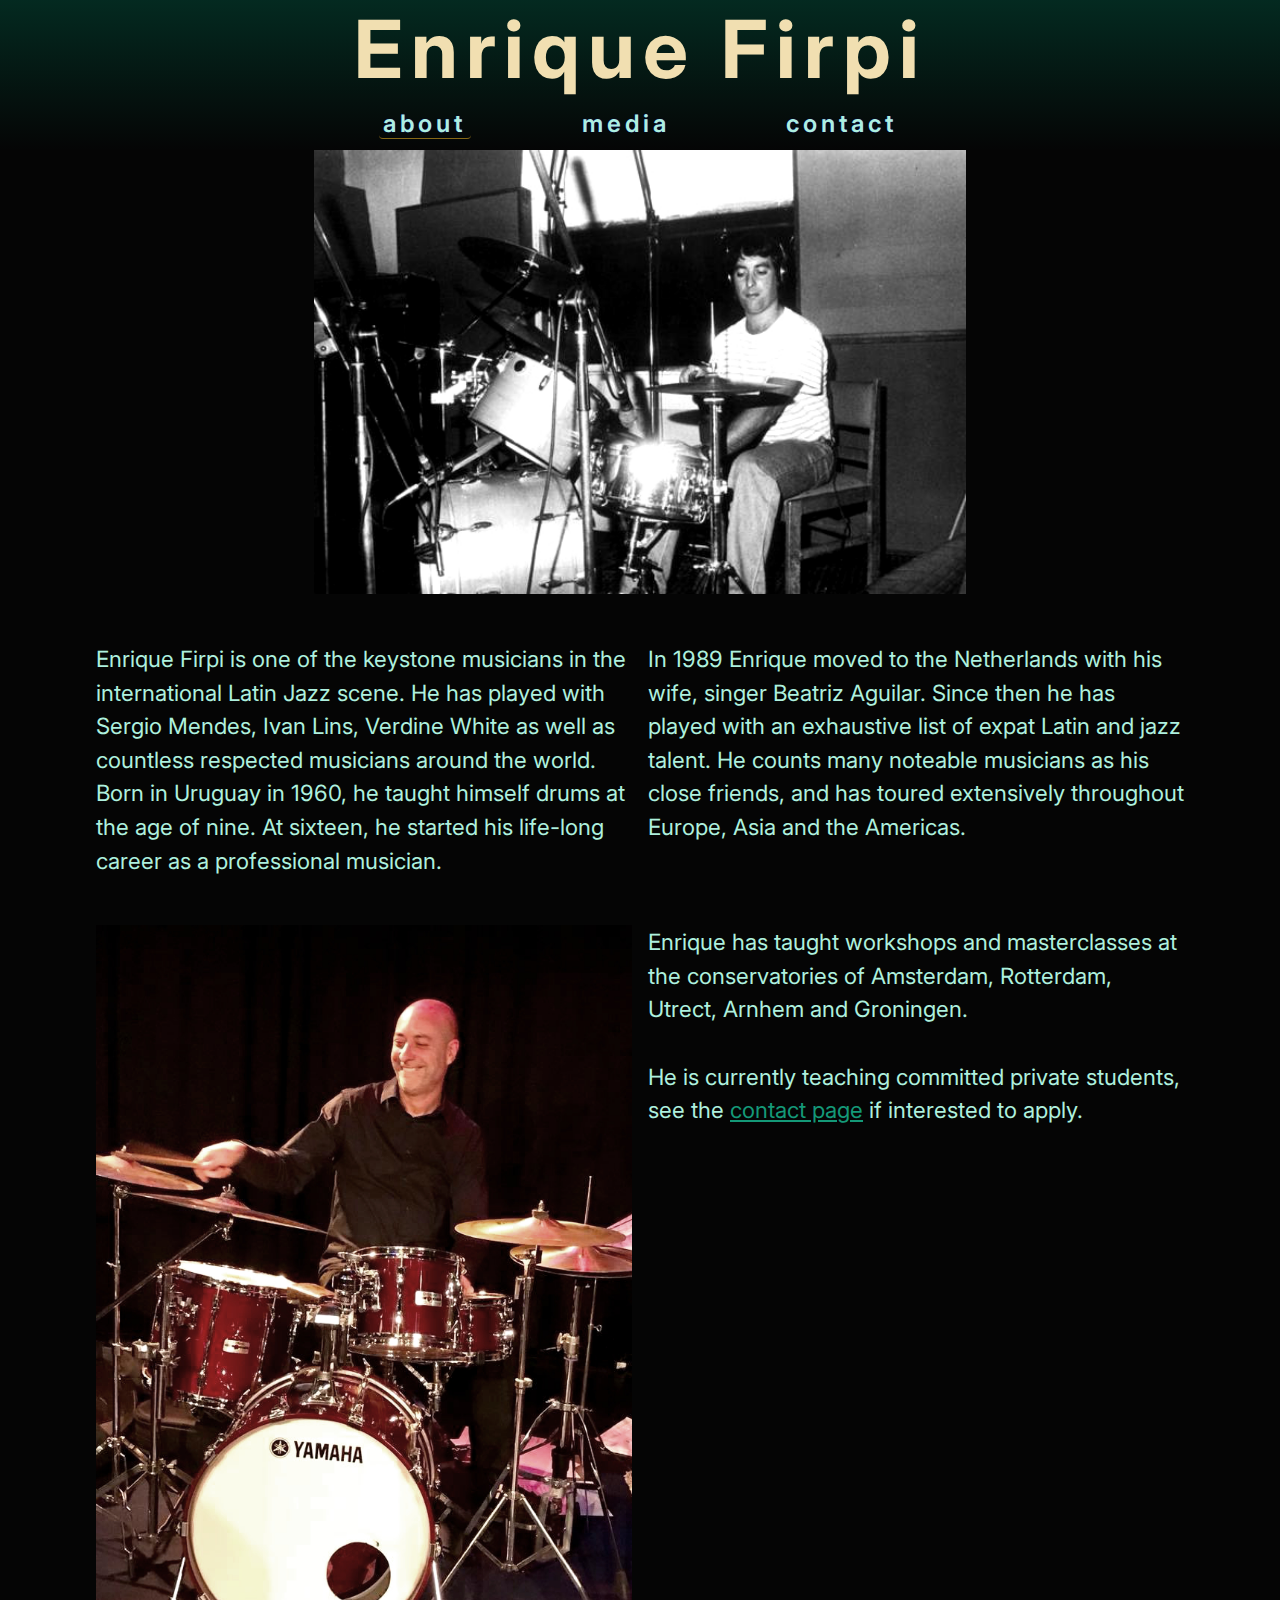
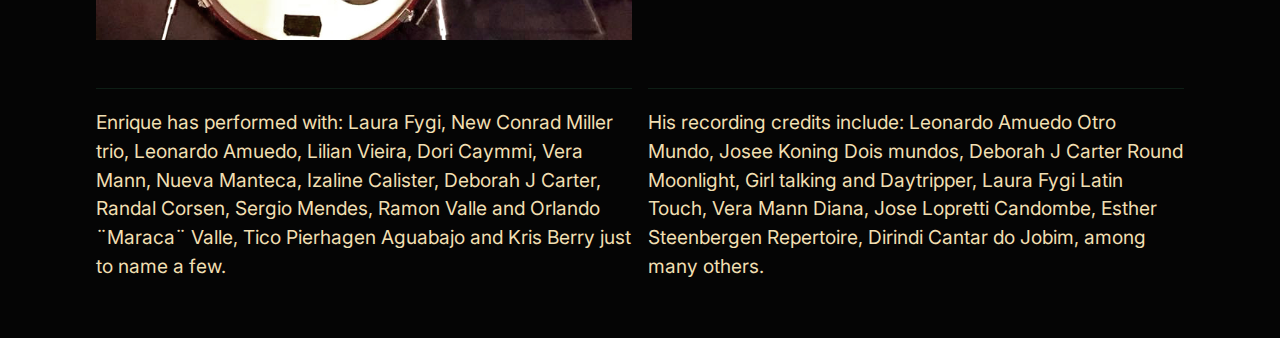
==== about.html @ e588b25e "Added more content, grid and flexes, form and internal links" ====
<!DOCTYPE html>
<html lang="en">
  <head>
    <meta charset="UTF-8" />
    <meta http-equiv="X-UA-Compatible" content="IE=edge" />
    <meta name="viewport" content="width=device-width, initial-scale=1.0" />
    <title>Enrique Firpi || Drummer</title>
    <link rel="stylesheet" href="assets/css/style.css" />
  </head>
  <body>
    <header>
      <div class="container">
        <h1><a href="index.html" class="header-h1">Enrique Firpi</a></h1>
        <nav class="nav">
          <ul class="nav-list">
            <li class="nav-list-item">
              <a href="#" class="nav-link active" id="about">About</a>
            </li>
            <li class="nav-list-item">
              <a href="media.html" class="nav-link" id="media">Media</a>
            </li>
            <li class="nav-list-item">
              <a href="contact.html" class="nav-link" id="contact">Contact</a>
            </li>
          </ul>
        </nav>
      </div>
    </header>
    <div class="container">
      <div class="about-box">
          
          <img
            src="assets/imgs/classic-live.jpg"
            alt="Enrique as a young man, playing drums, black and white."
            class="about-img old-img"
          />
          <p>Enrique Firpi is one of the keystone musicians in the international Latin Jazz scene. He has played with Sergio Mendes, Ivan Lins, Verdine White as well as countless respected musicians around the world. Born in Uruguay in 1960, he taught himself drums at the age of nine. At sixteen, he started his life-long career as a professional musician. </p>
          <p>In 1989 Enrique moved to the Netherlands with his wife, singer Beatriz Aguilar. Since then he has played with an exhaustive list of expat Latin and jazz talent. He counts many noteable musicians as his close friends, and has toured extensively throughout Europe, Asia and the Americas.</p>
          <!-- <p>Enrique is also the author of "Unison Freedom", a book on drum and percussion technique.</p>

          <br> -->
          <img src="assets/imgs/live-2.jpg" alt="Enrique smiling, having played a brilliant drum solo or something." class="about-img2">
          <p>Enrique has taught workshops and masterclasses at the conservatories of Amsterdam, Rotterdam, Utrect, Arnhem and Groningen. <br> <br>He is currently teaching committed private students, see the <span ><a href="contact.html" id="contact-link">contact page</a> </span> if interested to apply.</p>
          <p class="credit-par">Enrique has performed with: Laura Fygi, New Conrad Miller trio, Leonardo Amuedo, Lilian Vieira, Dori Caymmi, Vera Mann, Nueva Manteca, Izaline Calister, Deborah J Carter, Randal Corsen, Sergio Mendes, Ramon Valle and Orlando ¨Maraca¨ Valle, Tico Pierhagen Aguabajo and Kris Berry just to name a few.</p>
          <p class="credit-par">His recording credits include: Leonardo Amuedo Otro Mundo, Josee Koning Dois mundos, Deborah J Carter Round Moonlight, Girl talking and Daytripper, Laura Fygi Latin Touch, Vera Mann Diana, Jose Lopretti Candombe, Esther Steenbergen Repertoire, Dirindi Cantar do Jobim, among many others.</p>
          
              </div>
      </div>
  </body>
</html>
---- assets/css/style.css ----
/* ----------------------
Global styles and type
---------------------- */

@import url('https://fonts.googleapis.com/css2?family=Inter:wght@200;300;400;600&display=swap');

* {
    margin: 0;
    padding: 0;
    box-sizing: border-box;
}

body {
    font-family: 'Inter', sans-serif;
    /* background-color: rgb(0, 183, 255); */
    /* background-image: url(../imgs/patterns/random_grey_variations.png); */
    background-color: rgb(5, 5, 5);
    background-image: url(../imgs/patterns/zwartevilt.png);
    background-blend-mode: darken;

}

.container {
    width: 85%;
    max-width: 1100px;
    margin: 0 auto;
}

img {
    display: block;
    width: 100%;
}

p {
    font-size: 1.4rem;
    line-height: 1.5;
    color: #aef0de;
}

/* ----------------------
Header and Nav
---------------------- */
header {
    background-image: linear-gradient(to top, rgba(135, 207, 235, 0), #008f6b44);
}


h1 {
    font-size: 5rem;
    letter-spacing: 8px;
    text-align: center;
}

.header-h1 {
    /* color: inherit; */
    color: rgb(241, 223, 177);
    text-decoration: none;
    transition: all 200ms ease-in-out;
}

.header-h1:hover,
.header-h1 :focus {
    text-shadow: 0px 0px 3px rgb(44, 178, 255);

}


.nav-list {
    list-style: none;
    font-size: 1.5rem;
    font-weight: 600;
    letter-spacing: 4px;
    text-transform: lowercase;
    text-align: center;

}

.nav-list-item {
    display: inline-block;
    margin-left: 1.5em;
    padding: .5em;
    margin-right: 1.5em;
}

.nav-link {
    text-decoration: none;
    color: #aef0de;
    text-shadow: 0px 0px 1px rgb(18, 0, 184);
    border-radius: 10px;
    padding: .2em;
    transition: all 200ms ease-in-out;
}

.nav-link:hover,
.nav-link:focus {
    text-shadow: 0px 0px 5px rgb(44, 178, 255);

}

.active {
    border-bottom: 1px solid rgba(218, 165, 32, 0.61);
    border-radius: 4px;
    padding-bottom: 0;
}

/* ----------------------
General Layout
---------------------- */

.about-box {
    display: grid;
    grid-template-rows: auto auto auto auto;
    grid-template-columns: 1fr 1fr;
    grid-row-gap: 3em;
    grid-column-gap: 1em;
    grid-template-areas:
        "top-image top-image";

}

.media-box {
    display: grid;
    grid-template-columns: 1fr 1fr 1fr 1fr;
    grid-gap: 1em;
}



/* ----------------------
Body content
---------------------- */

.index-text {
    background: rgb(5, 5, 5);
    color: rgb(240, 251, 255);
    text-align: center;
    margin-top: 1.5em;

}

.index-img {
    margin-top: 3em;
    justify-self: center;
}

.about-img {
    width: 60%;
    grid-area: top-image;
    margin: 0 auto;
}

.about-img2 {
    grid-column: 1/2;
}

.credit-par {
    font-size: 1.2rem;
    color: rgb(241, 223, 177);
    margin-bottom: 3em;
    border-top: 1px solid rgba(47, 136, 86, 0.192);
    padding-top: 1em;

}

#contact-link {
    color: rgb(20, 153, 120);
    transition: all 250ms ease-in-out;
}

#contact-link:hover,
#contact-link:focus {
    color: rgb(2, 56, 40);
}


iframe {
    width: 100%;
}

/* --------------------
Contact Page
--------------------- */
form {
    margin: 2em auto;
    display: flex;
    flex-direction: column;
    max-width: 60%;
    text-align: center;
    font-family: inherit;
    font-weight: 300;
    font-size: 1.1rem;
}

form * {
    margin: .5em;
}


label {
    color: #aef0de;

}

input {
    font-size: 1.1rem;
    max-width: 50%;
    margin: 0 auto;
    background-color: #aef0de;
    padding: .3em;
}

textarea {
    height: 30em;
    resize: none;
    font-size: 1.3rem;
    background-color: #aef0de;

}

.btn-submit {
    font-size: 1.3rem;
    display: flex;
    align-items: center;
    justify-content: center;
    max-width: 40%;
    padding: .6em 2.4em;
    margin: 0 auto;
    background-color: #aef0de;
    font-weight: 600;
    transition: all 300ms ease-in-out;
}

.btn-submit:hover,
.btn-submit:focus {
    background-color: rgba(46, 175, 100, 0.582);
}
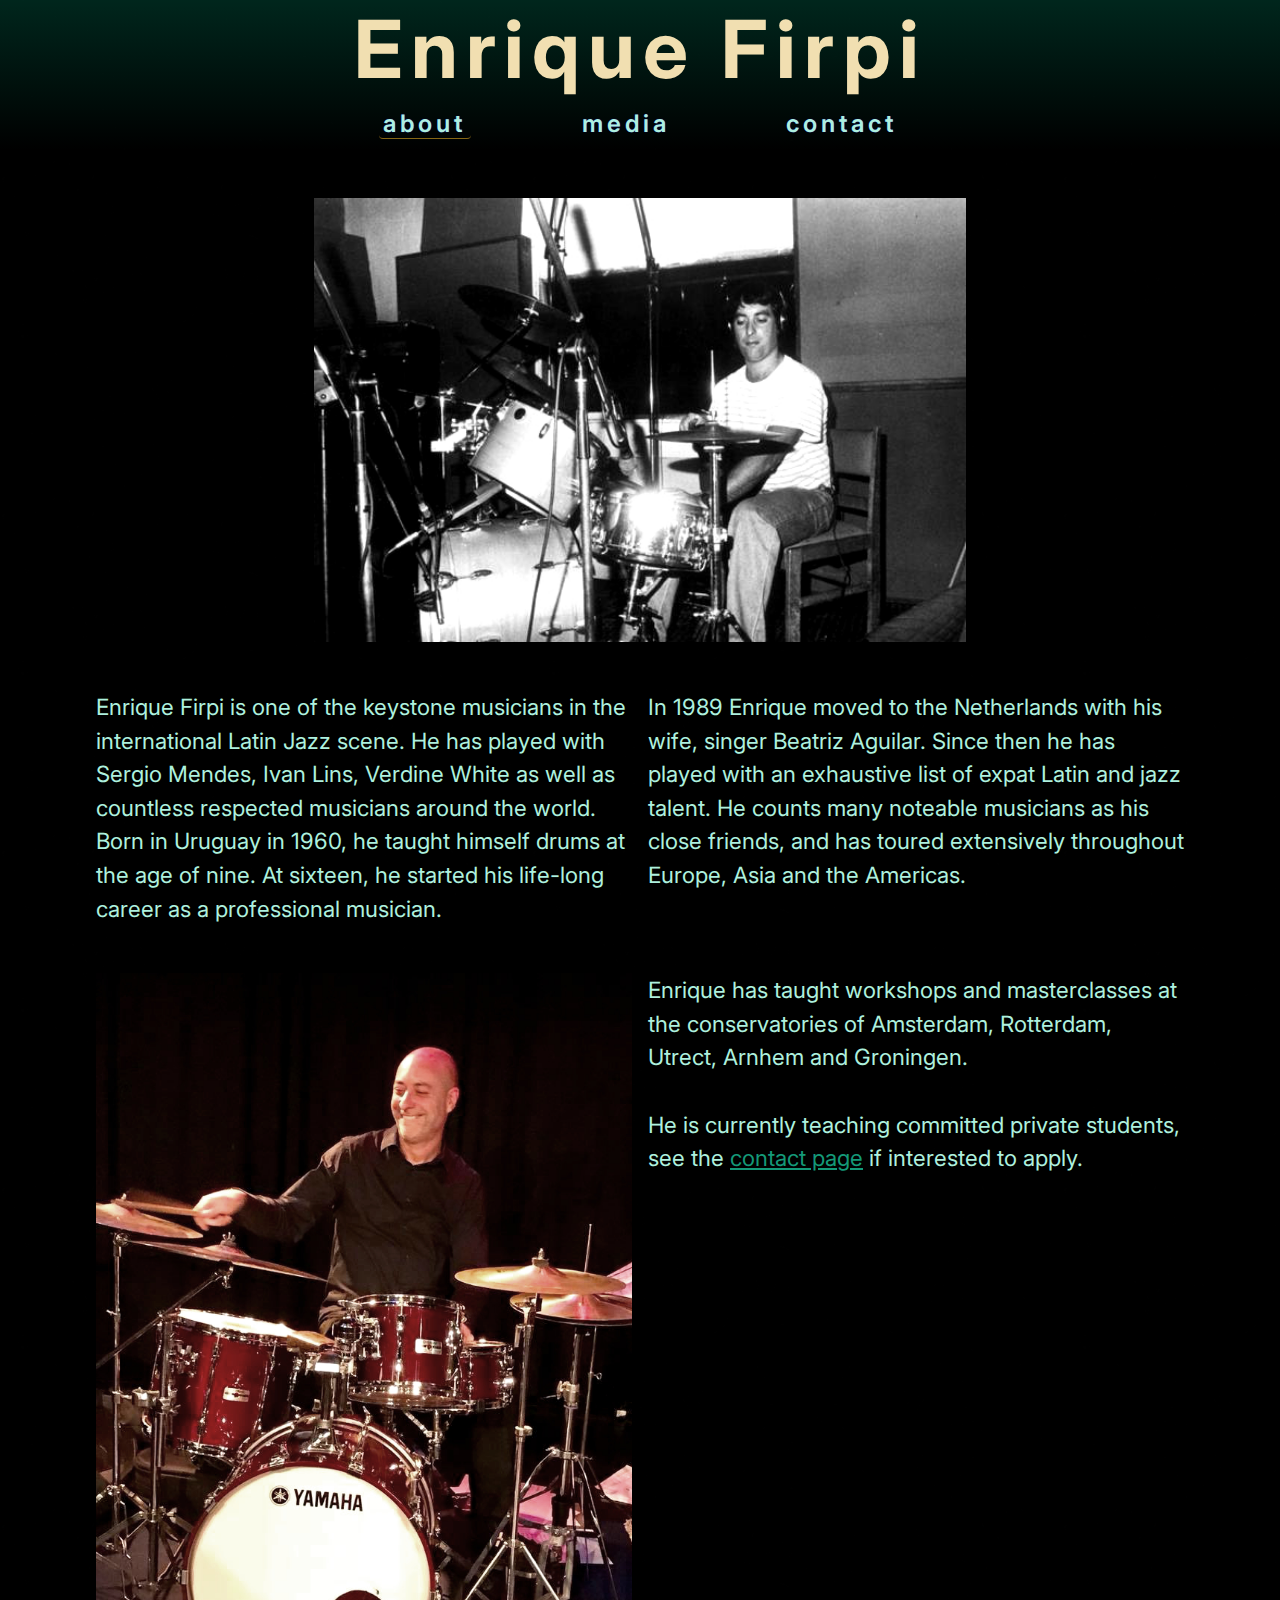
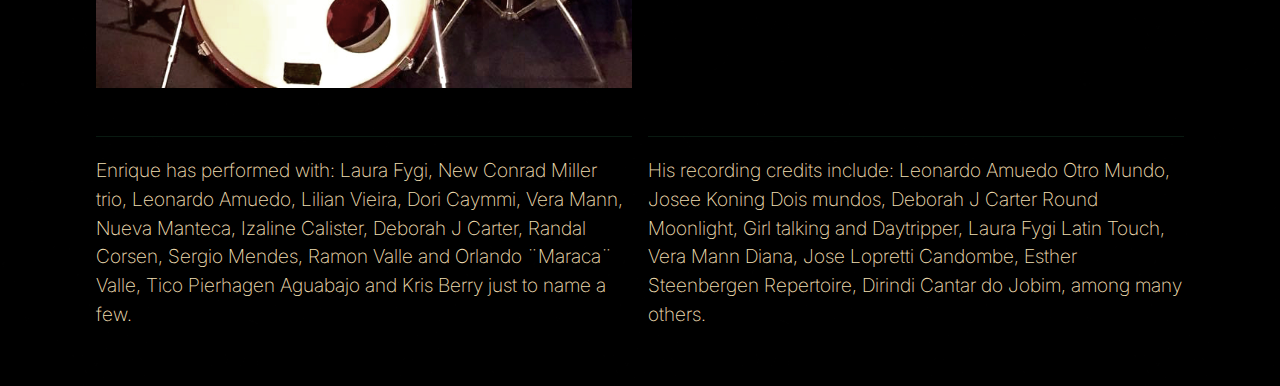
==== commit 41e874c9: "Audio, labels, odd issue." ====
--- a/about.html
+++ b/about.html
@@ -4,7 +4,7 @@
     <meta charset="UTF-8" />
     <meta http-equiv="X-UA-Compatible" content="IE=edge" />
     <meta name="viewport" content="width=device-width, initial-scale=1.0" />
-    <title>Enrique Firpi || Drummer</title>
+    <title>Enrique Firpi | Drummer</title>
     <link rel="stylesheet" href="assets/css/style.css" />
   </head>
   <body>
@@ -28,23 +28,57 @@
     </header>
     <div class="container">
       <div class="about-box">
-          
-          <img
-            src="assets/imgs/classic-live.jpg"
-            alt="Enrique as a young man, playing drums, black and white."
-            class="about-img old-img"
-          />
-          <p>Enrique Firpi is one of the keystone musicians in the international Latin Jazz scene. He has played with Sergio Mendes, Ivan Lins, Verdine White as well as countless respected musicians around the world. Born in Uruguay in 1960, he taught himself drums at the age of nine. At sixteen, he started his life-long career as a professional musician. </p>
-          <p>In 1989 Enrique moved to the Netherlands with his wife, singer Beatriz Aguilar. Since then he has played with an exhaustive list of expat Latin and jazz talent. He counts many noteable musicians as his close friends, and has toured extensively throughout Europe, Asia and the Americas.</p>
-          <!-- <p>Enrique is also the author of "Unison Freedom", a book on drum and percussion technique.</p>
+        <img
+          src="assets/imgs/classic-live.jpg"
+          alt="Enrique as a young man, playing drums, black and white."
+          class="about-img old-img"
+        />
+        <p>
+          Enrique Firpi is one of the keystone musicians in the international
+          Latin Jazz scene. He has played with Sergio Mendes, Ivan Lins, Verdine
+          White as well as countless respected musicians around the world. Born
+          in Uruguay in 1960, he taught himself drums at the age of nine. At
+          sixteen, he started his life-long career as a professional musician.
+        </p>
+        <p>
+          In 1989 Enrique moved to the Netherlands with his wife, singer Beatriz
+          Aguilar. Since then he has played with an exhaustive list of expat
+          Latin and jazz talent. He counts many noteable musicians as his close
+          friends, and has toured extensively throughout Europe, Asia and the
+          Americas.
+        </p>
+        <!-- <p>Enrique is also the author of "Unison Freedom", a book on drum and percussion technique.</p>
 
           <br> -->
-          <img src="assets/imgs/live-2.jpg" alt="Enrique smiling, having played a brilliant drum solo or something." class="about-img2">
-          <p>Enrique has taught workshops and masterclasses at the conservatories of Amsterdam, Rotterdam, Utrect, Arnhem and Groningen. <br> <br>He is currently teaching committed private students, see the <span ><a href="contact.html" id="contact-link">contact page</a> </span> if interested to apply.</p>
-          <p class="credit-par">Enrique has performed with: Laura Fygi, New Conrad Miller trio, Leonardo Amuedo, Lilian Vieira, Dori Caymmi, Vera Mann, Nueva Manteca, Izaline Calister, Deborah J Carter, Randal Corsen, Sergio Mendes, Ramon Valle and Orlando ¨Maraca¨ Valle, Tico Pierhagen Aguabajo and Kris Berry just to name a few.</p>
-          <p class="credit-par">His recording credits include: Leonardo Amuedo Otro Mundo, Josee Koning Dois mundos, Deborah J Carter Round Moonlight, Girl talking and Daytripper, Laura Fygi Latin Touch, Vera Mann Diana, Jose Lopretti Candombe, Esther Steenbergen Repertoire, Dirindi Cantar do Jobim, among many others.</p>
-          
-              </div>
+        <img
+          src="assets/imgs/live-2.jpg"
+          alt="Enrique smiling, having played a brilliant drum solo or something."
+          class="about-img2"
+        />
+        <p>
+          Enrique has taught workshops and masterclasses at the conservatories
+          of Amsterdam, Rotterdam, Utrect, Arnhem and Groningen. <br />
+          <br />He is currently teaching committed private students, see the
+          <span
+            ><a href="contact.html" id="contact-link">contact page</a>
+          </span>
+          if interested to apply.
+        </p>
+        <p class="credit-par">
+          Enrique has performed with: Laura Fygi, New Conrad Miller trio,
+          Leonardo Amuedo, Lilian Vieira, Dori Caymmi, Vera Mann, Nueva Manteca,
+          Izaline Calister, Deborah J Carter, Randal Corsen, Sergio Mendes,
+          Ramon Valle and Orlando ¨Maraca¨ Valle, Tico Pierhagen Aguabajo and
+          Kris Berry just to name a few.
+        </p>
+        <p class="credit-par">
+          His recording credits include: Leonardo Amuedo Otro Mundo, Josee
+          Koning Dois mundos, Deborah J Carter Round Moonlight, Girl talking and
+          Daytripper, Laura Fygi Latin Touch, Vera Mann Diana, Jose Lopretti
+          Candombe, Esther Steenbergen Repertoire, Dirindi Cantar do Jobim,
+          among many others.
+        </p>
       </div>
+    </div>
   </body>
 </html>
--- a/assets/css/style.css
+++ b/assets/css/style.css
@@ -16,7 +16,7 @@
     /* background-image: url(../imgs/patterns/random_grey_variations.png); */
     background-color: rgb(5, 5, 5);
     background-image: url(../imgs/patterns/zwartevilt.png);
-    background-blend-mode: darken;
+    background-blend-mode: multiply;
 
 }
 
@@ -108,6 +108,7 @@
 ---------------------- */
 
 .about-box {
+    margin-top: 3em;
     display: grid;
     grid-template-rows: auto auto auto auto;
     grid-template-columns: 1fr 1fr;
@@ -119,8 +120,9 @@
 }
 
 .media-box {
+    margin-top: 3em;
     display: grid;
-    grid-template-columns: 1fr 1fr 1fr 1fr;
+    grid-template-columns: 1fr 1fr;
     grid-gap: 1em;
 }
 
@@ -154,6 +156,7 @@
 }
 
 .credit-par {
+    font-weight: 200;
     font-size: 1.2rem;
     color: rgb(241, 223, 177);
     margin-bottom: 3em;
@@ -174,8 +177,37 @@
 
 
 iframe {
+   
     width: 100%;
-}
+    grid-column: 1/2;
+}
+
+label {
+   
+}
+
+audio {
+    width: 100%;
+    border-radius: 5px;
+    
+   
+}
+.audio-section {
+  
+    grid-row: 1/4;
+    grid-column: 2/3;
+    
+}
+
+.audio-section * {
+    margin-bottom: 6em; 
+}
+
+#wtf {
+    display: block;
+    margin: 0;
+}
+
 
 /* --------------------
 Contact Page
@@ -213,6 +245,7 @@
     height: 30em;
     resize: none;
     font-size: 1.3rem;
+    font-weight: 400;
     background-color: #aef0de;
 
 }
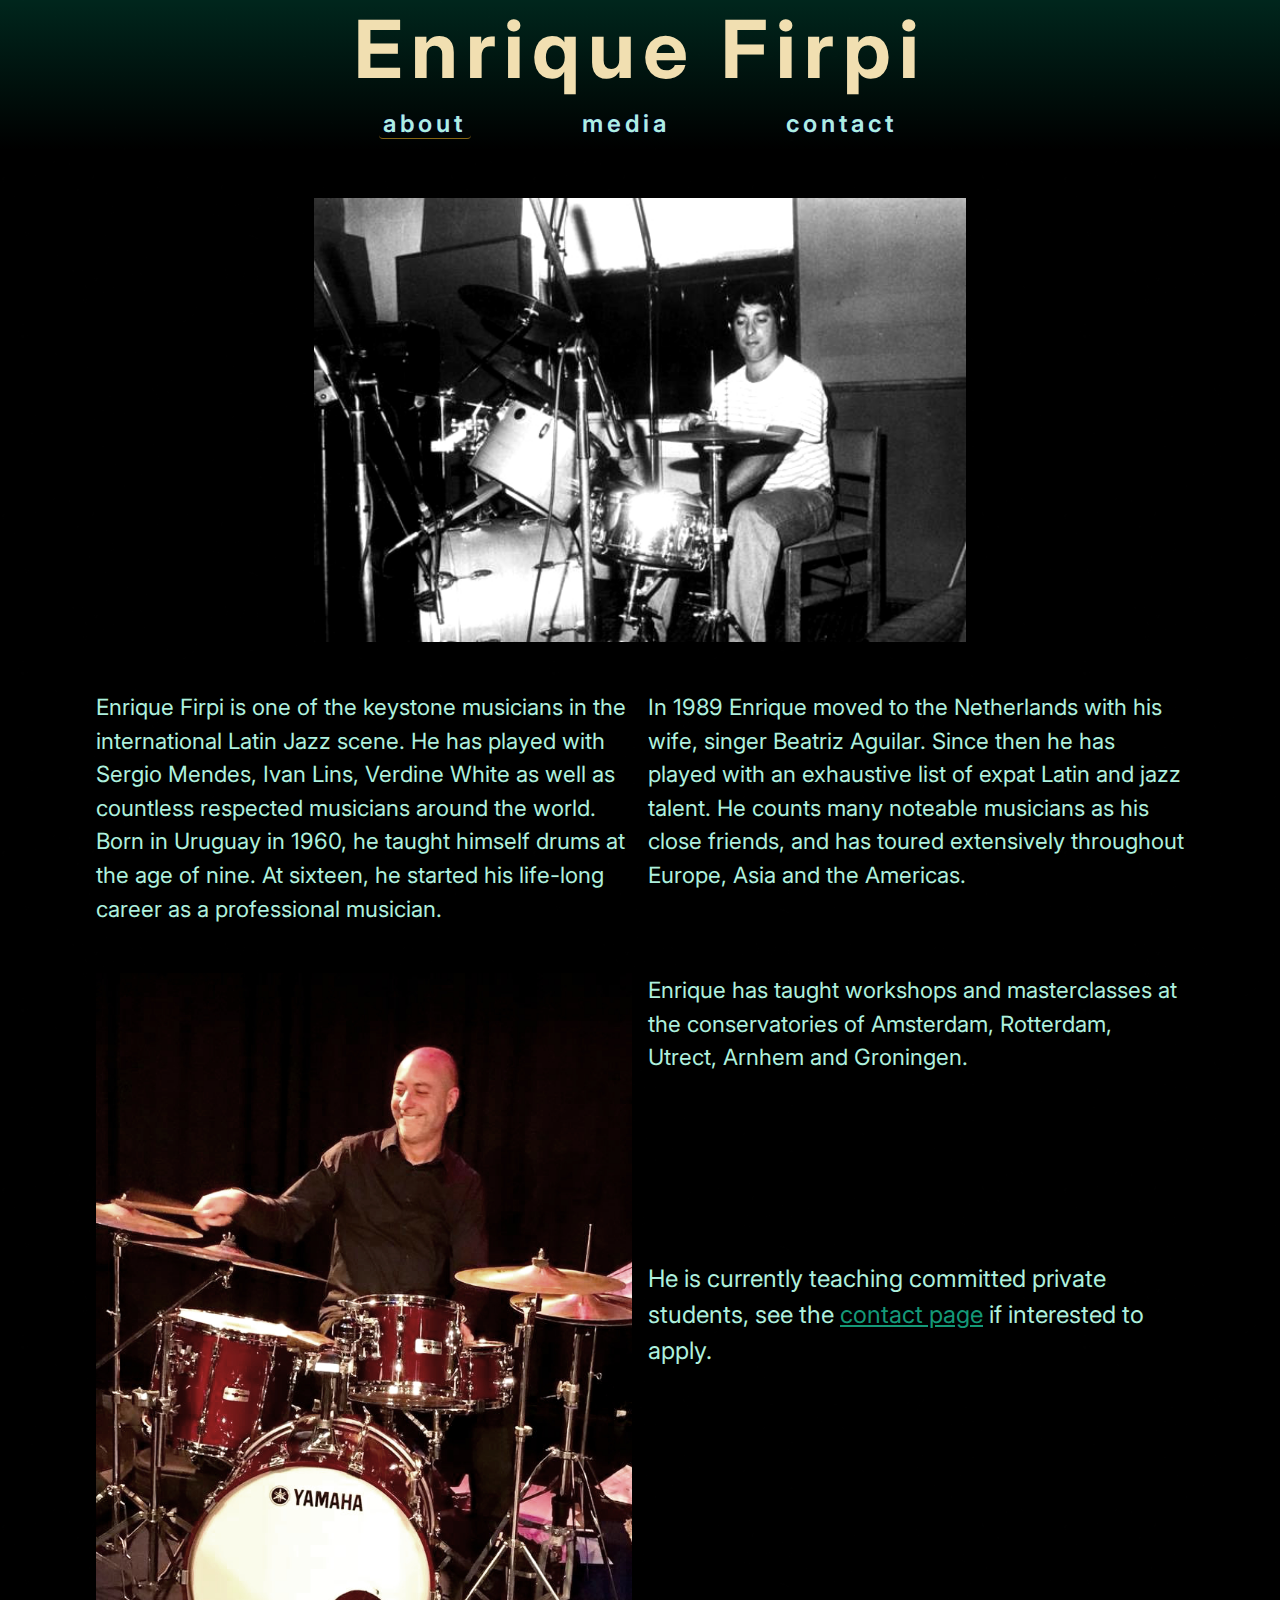
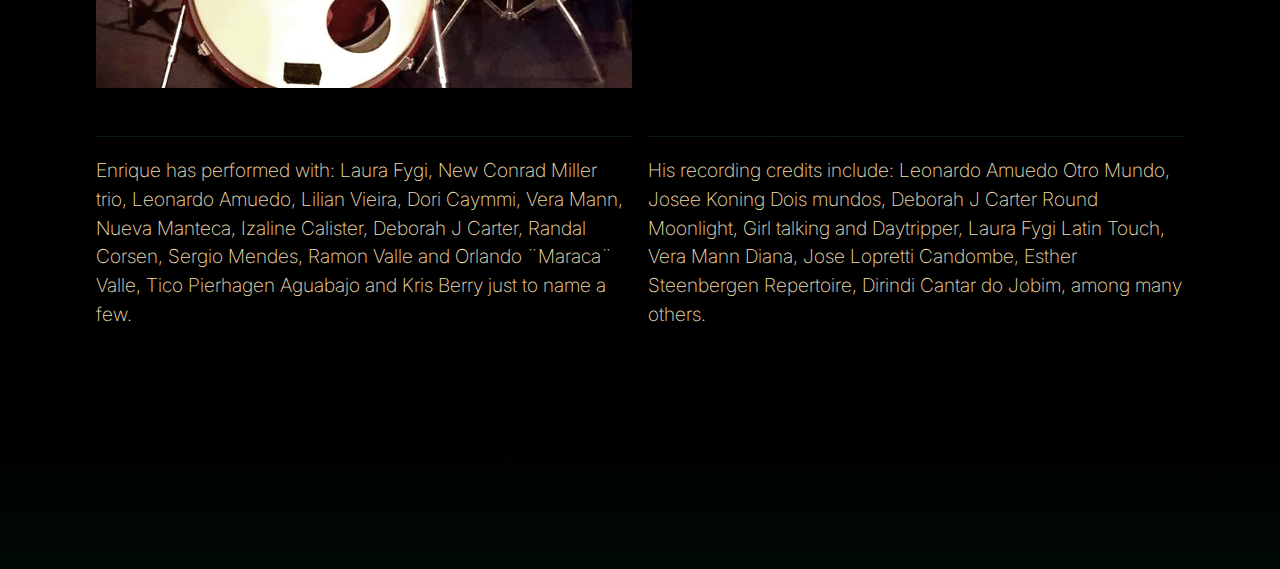
==== commit 2c54fb1f: "Footer, responsive, ready to show to Enrique" ====
--- a/about.html
+++ b/about.html
@@ -33,7 +33,7 @@
           alt="Enrique as a young man, playing drums, black and white."
           class="about-img old-img"
         />
-        <p>
+        <p class="about-text">
           Enrique Firpi is one of the keystone musicians in the international
           Latin Jazz scene. He has played with Sergio Mendes, Ivan Lins, Verdine
           White as well as countless respected musicians around the world. Born
@@ -58,11 +58,12 @@
         <p>
           Enrique has taught workshops and masterclasses at the conservatories
           of Amsterdam, Rotterdam, Utrect, Arnhem and Groningen. <br />
-          <br />He is currently teaching committed private students, see the
-          <span
-            ><a href="contact.html" id="contact-link">contact page</a>
-          </span>
-          if interested to apply.
+          <br />
+          <br>
+          <span id="teach">He is currently teaching committed private students, see the
+          <a href="contact.html" id="contact-link">contact page</a>
+          
+          if interested to apply.</span>
         </p>
         <p class="credit-par">
           Enrique has performed with: Laura Fygi, New Conrad Miller trio,
@@ -80,5 +81,10 @@
         </p>
       </div>
     </div>
+    <footer>
+        <div class="container">
+            <p class="footer-text"></p>
+        </div>
+    </footer>
   </body>
 </html>
--- a/assets/css/style.css
+++ b/assets/css/style.css
@@ -133,7 +133,7 @@
 ---------------------- */
 
 .index-text {
-    background: rgb(5, 5, 5);
+   
     color: rgb(240, 251, 255);
     text-align: center;
     margin-top: 1.5em;
@@ -165,6 +165,12 @@
 
 }
 
+#teach {
+    display: inline-block;
+    margin-top: 5em;
+    font-size: 1.5rem;
+}
+
 #contact-link {
     color: rgb(20, 153, 120);
     transition: all 250ms ease-in-out;
@@ -177,35 +183,40 @@
 
 
 iframe {
+    
+    width: 100%;
+    grid-column: 1/2;
+}
+
+
+audio {
+    width: 100%;
+    border: 0;
+    opacity: .6;
+    height: 2em;
+    
    
-    width: 100%;
-    grid-column: 1/2;
-}
-
-label {
+    
    
 }
-
-audio {
-    width: 100%;
-    border-radius: 5px;
-    
-   
-}
 .audio-section {
-  
+
     grid-row: 1/4;
     grid-column: 2/3;
     
 }
 
 .audio-section * {
-    margin-bottom: 6em; 
-}
-
-#wtf {
     display: block;
-    margin: 0;
+    /* margin: 0; */
+
+    margin-bottom: 3em; 
+    text-align: center;
+}
+
+
+label {
+    font-size: .8rem;
 }
 
 
@@ -220,7 +231,7 @@
     text-align: center;
     font-family: inherit;
     font-weight: 300;
-    font-size: 1.1rem;
+    font-size: 1.rem;
 }
 
 form * {
@@ -230,6 +241,7 @@
 
 label {
     color: #aef0de;
+    font-size: 1.3rem;
 
 }
 
@@ -266,4 +278,101 @@
 .btn-submit:hover,
 .btn-submit:focus {
     background-color: rgba(46, 175, 100, 0.582);
+}
+
+/* -----------------------------------------
+Footer
+----------------------------------------- */
+
+footer {
+     background-image: linear-gradient(to bottom, rgba(135, 207, 235, 0), #008f6b10);
+     min-height: 9em;
+}
+
+.footer-text {
+    margin-top: 3em;
+    text-align: center;
+    font-size: .8rem;
+    text-transform: capitalize;
+    opacity: .4;
+}
+
+/* --------------------------------------
+Media queries
+------------------------------------- */
+
+@media (max-width: 600px) {
+
+  
+    header h1 {
+        font-size: 3rem;
+    }
+
+    .nav-list-item  {
+        font-size: 1rem;
+        padding: 0 2em;
+    }
+
+    .index-text {
+        display: none;
+    }
+
+    .about-box {
+    margin-top: 3em;
+    display: flex;
+    flex-direction: column;
+    text-align: center;
+
+}
+
+    .about-text {
+        margin-top: 0;
+    }
+
+
+.about-img {
+    width: 100%;
+    display: block;
+}
+
+#teach {
+    display: block;
+    margin-top: 0;
+    font-size: 1.5rem;
+}
+
+.media-box {
+    margin-top: 3em;
+    display: flex;
+    flex-direction: column;
+   
+}
+
+
+
+form * {
+  
+    margin: .5em auto;
+}
+
+input { max-width: 75%;
+}
+
+label {
+    font-size: 1rem;
+}
+textarea {
+    height: 50vh;
+    width: 100%;
+    resize: none;
+    font-size: 1.3rem;
+    font-weight: 400;
+    background-color: #aef0de;
+    
+
+}
+
+.btn-submit {
+    font-size: 1rem;}
+
 }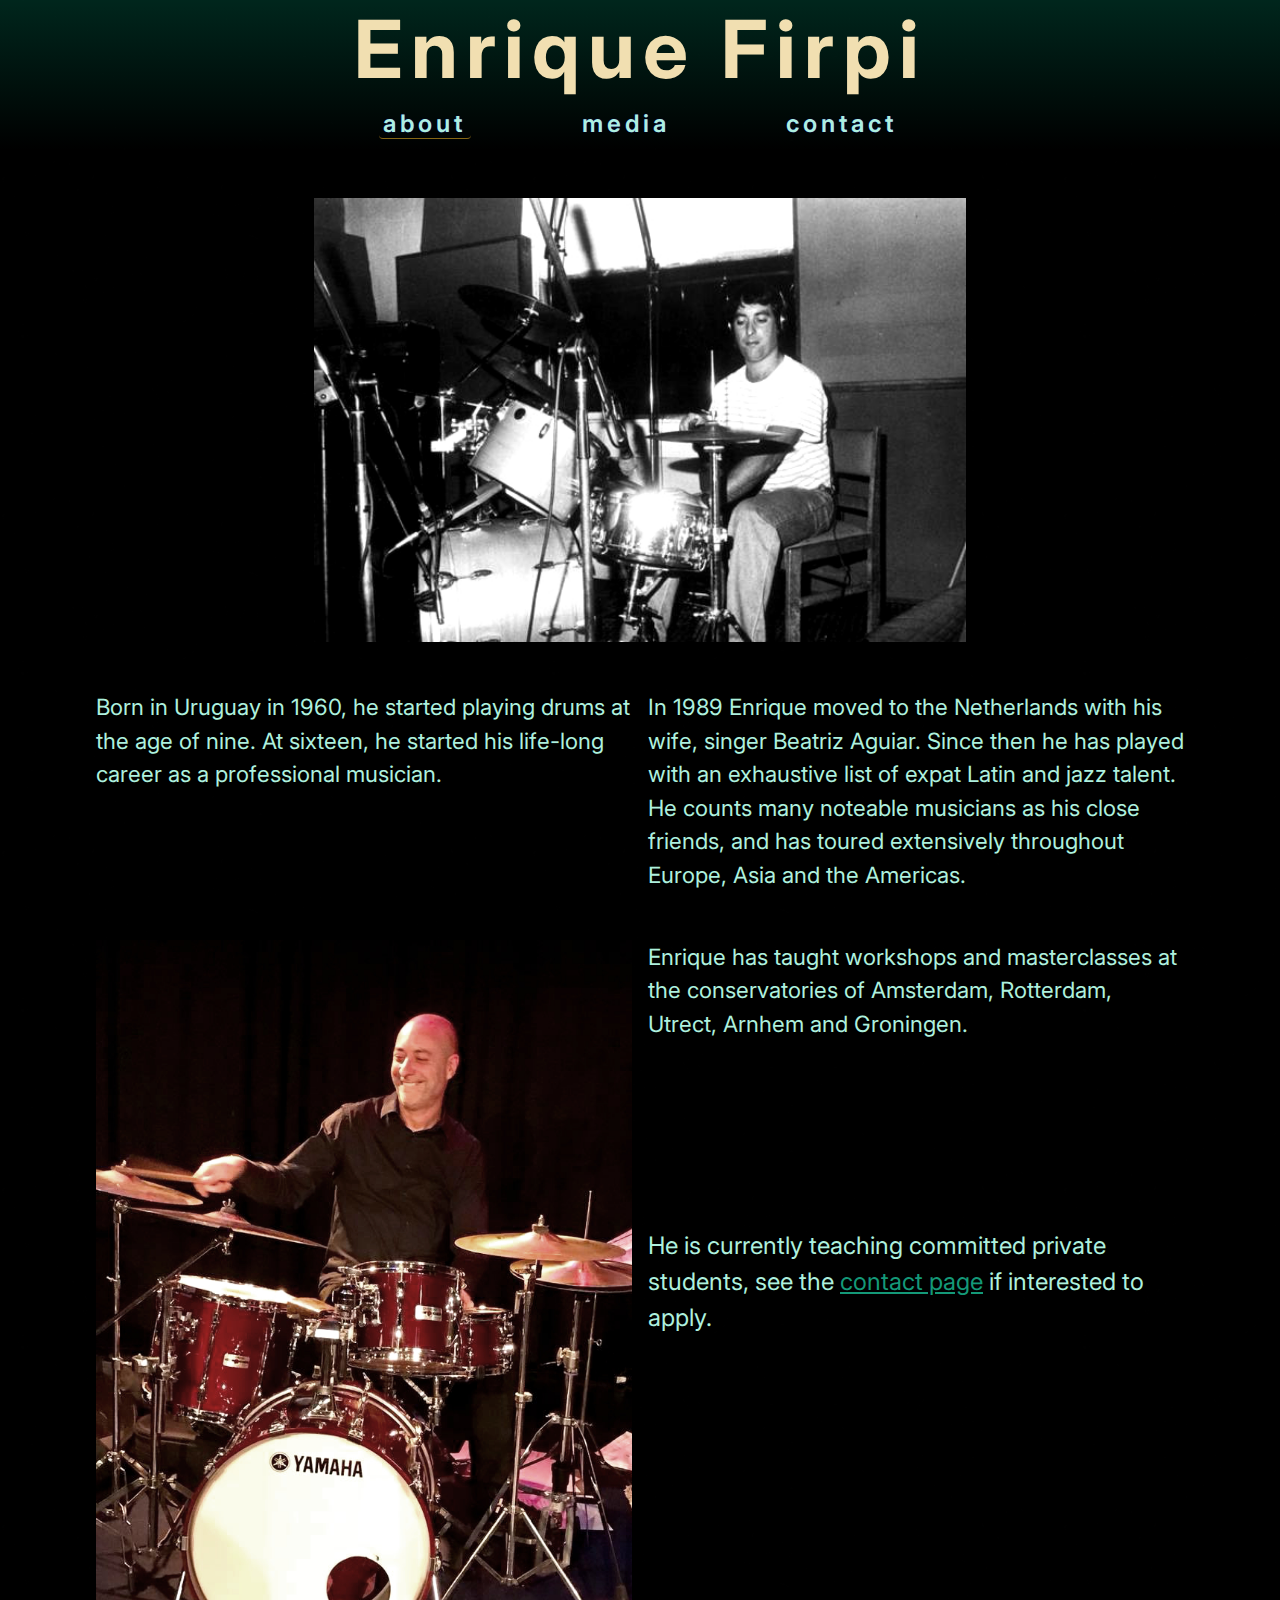
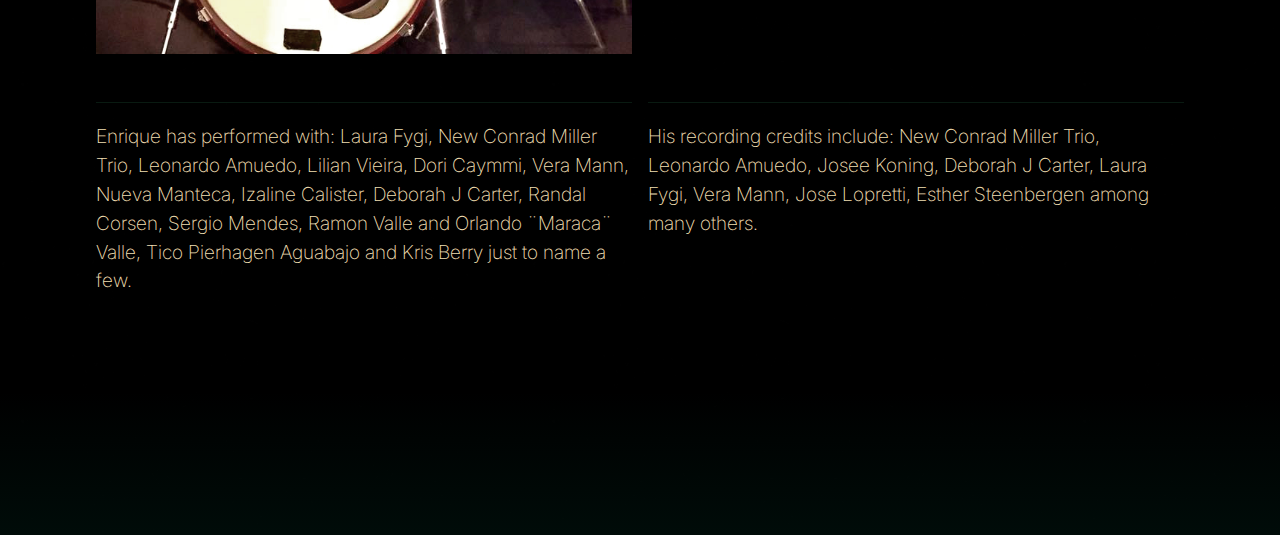
==== commit f374ee73: "Enriques self-deprecating feedback. Fontsize for mobile, smaller. Better." ====
--- a/about.html
+++ b/about.html
@@ -34,15 +34,15 @@
           class="about-img old-img"
         />
         <p class="about-text">
-          Enrique Firpi is one of the keystone musicians in the international
+          <!-- Enrique Firpi is one of the keystone musicians in the international
           Latin Jazz scene. He has played with Sergio Mendes, Ivan Lins, Verdine
-          White as well as countless respected musicians around the world. Born
-          in Uruguay in 1960, he taught himself drums at the age of nine. At
+          White as well as countless respected musicians around the world. Born -->
+          Born in Uruguay in 1960, he started playing drums at the age of nine. At
           sixteen, he started his life-long career as a professional musician.
         </p>
         <p>
           In 1989 Enrique moved to the Netherlands with his wife, singer Beatriz
-          Aguilar. Since then he has played with an exhaustive list of expat
+          Aguiar. Since then he has played with an exhaustive list of expat
           Latin and jazz talent. He counts many noteable musicians as his close
           friends, and has toured extensively throughout Europe, Asia and the
           Americas.
@@ -66,18 +66,15 @@
           if interested to apply.</span>
         </p>
         <p class="credit-par">
-          Enrique has performed with: Laura Fygi, New Conrad Miller trio,
+          Enrique has performed with: Laura Fygi, New Conrad Miller Trio,
           Leonardo Amuedo, Lilian Vieira, Dori Caymmi, Vera Mann, Nueva Manteca,
           Izaline Calister, Deborah J Carter, Randal Corsen, Sergio Mendes,
           Ramon Valle and Orlando ¨Maraca¨ Valle, Tico Pierhagen Aguabajo and
           Kris Berry just to name a few.
         </p>
         <p class="credit-par">
-          His recording credits include: Leonardo Amuedo Otro Mundo, Josee
-          Koning Dois mundos, Deborah J Carter Round Moonlight, Girl talking and
-          Daytripper, Laura Fygi Latin Touch, Vera Mann Diana, Jose Lopretti
-          Candombe, Esther Steenbergen Repertoire, Dirindi Cantar do Jobim,
-          among many others.
+          His recording credits include: New Conrad Miller Trio, Leonardo Amuedo, Josee
+          Koning, Deborah J Carter, Laura Fygi, Vera Mann, Jose Lopretti, Esther Steenbergen among many others.
         </p>
       </div>
     </div>
--- a/assets/css/style.css
+++ b/assets/css/style.css
@@ -285,7 +285,7 @@
 ----------------------------------------- */
 
 footer {
-     background-image: linear-gradient(to bottom, rgba(135, 207, 235, 0), #008f6b10);
+     background-image: linear-gradient(to bottom, rgba(135, 207, 235, 0), #008f6b15);
      min-height: 9em;
 }
 
@@ -304,6 +304,10 @@
 @media (max-width: 600px) {
 
   
+    p {
+    font-size: 1.1rem;
+    }
+
     header h1 {
         font-size: 3rem;
     }
@@ -313,9 +317,9 @@
         padding: 0 2em;
     }
 
-    .index-text {
+    /* .index-text {
         display: none;
-    }
+    } */
 
     .about-box {
     margin-top: 3em;
@@ -324,10 +328,6 @@
     text-align: center;
 
 }
-
-    .about-text {
-        margin-top: 0;
-    }
 
 
 .about-img {
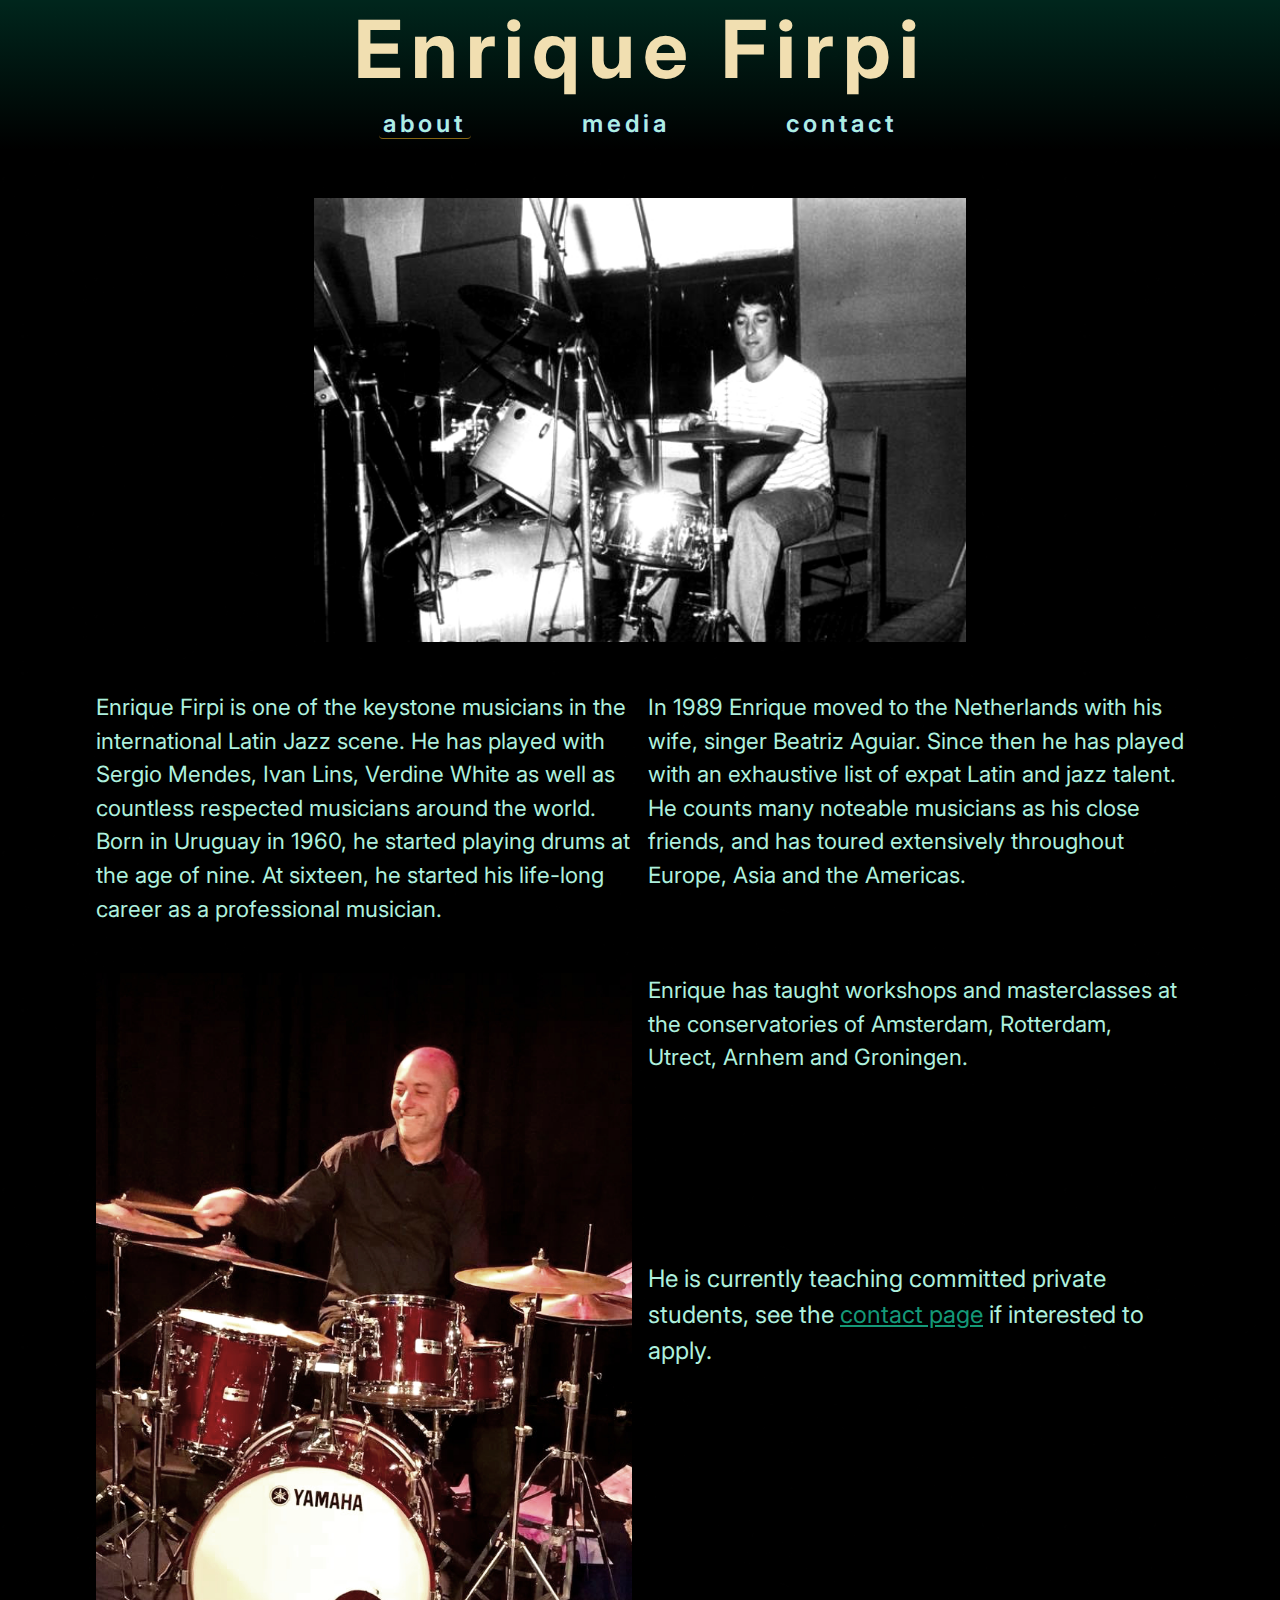
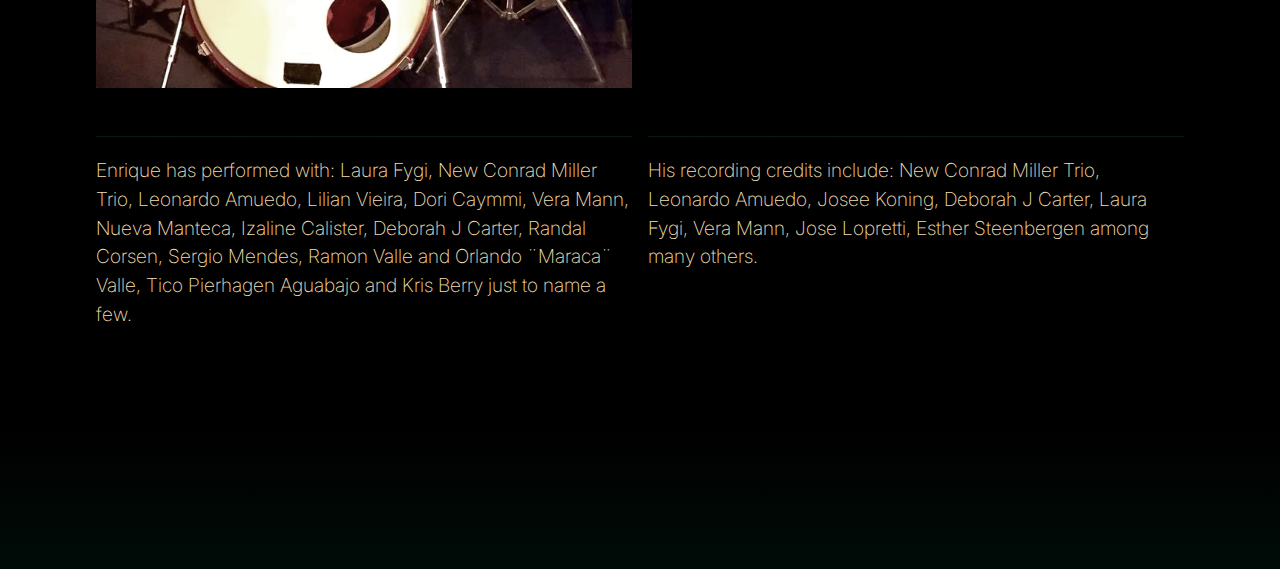
==== commit d000d942: "Ignoring the hate." ====
--- a/about.html
+++ b/about.html
@@ -34,10 +34,10 @@
           class="about-img old-img"
         />
         <p class="about-text">
-          <!-- Enrique Firpi is one of the keystone musicians in the international
+          Enrique Firpi is one of the keystone musicians in the international
           Latin Jazz scene. He has played with Sergio Mendes, Ivan Lins, Verdine
-          White as well as countless respected musicians around the world. Born -->
-          Born in Uruguay in 1960, he started playing drums at the age of nine. At
+          White as well as countless respected musicians around the world. Born
+          in Uruguay in 1960, he started playing drums at the age of nine. At
           sixteen, he started his life-long career as a professional musician.
         </p>
         <p>
@@ -59,11 +59,13 @@
           Enrique has taught workshops and masterclasses at the conservatories
           of Amsterdam, Rotterdam, Utrect, Arnhem and Groningen. <br />
           <br />
-          <br>
-          <span id="teach">He is currently teaching committed private students, see the
-          <a href="contact.html" id="contact-link">contact page</a>
-          
-          if interested to apply.</span>
+          <br />
+          <span id="teach"
+            >He is currently teaching committed private students, see the
+            <a href="contact.html" id="contact-link">contact page</a>
+
+            if interested to apply.</span
+          >
         </p>
         <p class="credit-par">
           Enrique has performed with: Laura Fygi, New Conrad Miller Trio,
@@ -73,15 +75,16 @@
           Kris Berry just to name a few.
         </p>
         <p class="credit-par">
-          His recording credits include: New Conrad Miller Trio, Leonardo Amuedo, Josee
-          Koning, Deborah J Carter, Laura Fygi, Vera Mann, Jose Lopretti, Esther Steenbergen among many others.
+          His recording credits include: New Conrad Miller Trio, Leonardo
+          Amuedo, Josee Koning, Deborah J Carter, Laura Fygi, Vera Mann, Jose
+          Lopretti, Esther Steenbergen among many others.
         </p>
       </div>
     </div>
     <footer>
-        <div class="container">
-            <p class="footer-text"></p>
-        </div>
+      <div class="container">
+        <p class="footer-text"></p>
+      </div>
     </footer>
   </body>
 </html>
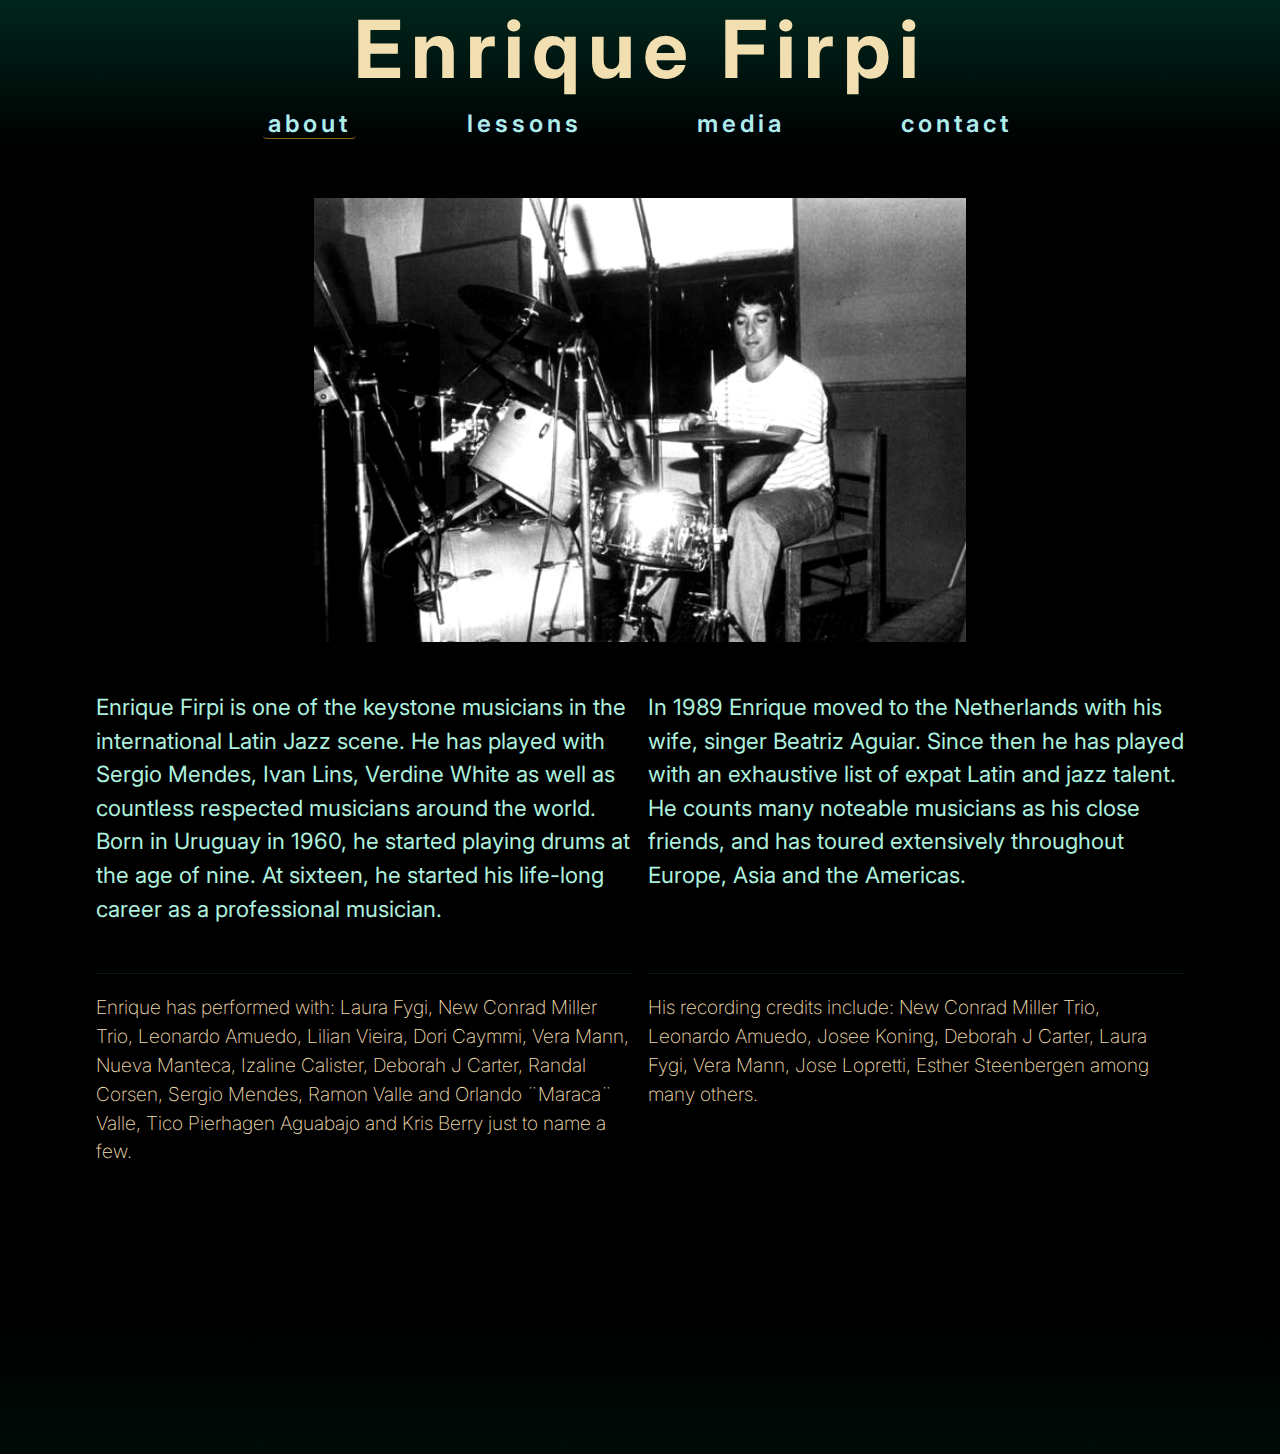
==== commit 604ecc4e: "Add Lesson page, layout. Phone#." ====
--- a/about.html
+++ b/about.html
@@ -15,6 +15,9 @@
           <ul class="nav-list">
             <li class="nav-list-item">
               <a href="#" class="nav-link active" id="about">About</a>
+            </li>
+            <li class="nav-list-item">
+              <a href="lessons.html" class="nav-link" id="media">Lessons</a>
             </li>
             <li class="nav-list-item">
               <a href="media.html" class="nav-link" id="media">Media</a>
@@ -50,12 +53,12 @@
         <!-- <p>Enrique is also the author of "Unison Freedom", a book on drum and percussion technique.</p>
 
           <br> -->
-        <img
+        <!-- <img
           src="assets/imgs/live-2.jpg"
           alt="Enrique smiling, having played a brilliant drum solo or something."
           class="about-img2"
-        />
-        <p>
+        /> -->
+        <!-- <p>
           Enrique has taught workshops and masterclasses at the conservatories
           of Amsterdam, Rotterdam, Utrect, Arnhem and Groningen. <br />
           <br />
@@ -66,7 +69,7 @@
 
             if interested to apply.</span
           >
-        </p>
+        </p> -->
         <p class="credit-par">
           Enrique has performed with: Laura Fygi, New Conrad Miller Trio,
           Leonardo Amuedo, Lilian Vieira, Dori Caymmi, Vera Mann, Nueva Manteca,
--- a/assets/css/style.css
+++ b/assets/css/style.css
@@ -2,105 +2,99 @@
 Global styles and type
 ---------------------- */
 
-@import url('https://fonts.googleapis.com/css2?family=Inter:wght@200;300;400;600&display=swap');
+@import url("https://fonts.googleapis.com/css2?family=Inter:wght@200;300;400;600&display=swap");
 
 * {
-    margin: 0;
-    padding: 0;
-    box-sizing: border-box;
+  margin: 0;
+  padding: 0;
+  box-sizing: border-box;
 }
 
 body {
-    font-family: 'Inter', sans-serif;
-    /* background-color: rgb(0, 183, 255); */
-    /* background-image: url(../imgs/patterns/random_grey_variations.png); */
-    background-color: rgb(5, 5, 5);
-    background-image: url(../imgs/patterns/zwartevilt.png);
-    background-blend-mode: multiply;
-
+  font-family: "Inter", sans-serif;
+  /* background-color: rgb(0, 183, 255); */
+  /* background-image: url(../imgs/patterns/random_grey_variations.png); */
+  background-color: rgb(5, 5, 5);
+  background-image: url(../imgs/patterns/zwartevilt.png);
+  background-blend-mode: multiply;
 }
 
 .container {
-    width: 85%;
-    max-width: 1100px;
-    margin: 0 auto;
+  width: 85%;
+  max-width: 1100px;
+  margin: 0 auto;
 }
 
 img {
-    display: block;
-    width: 100%;
+  display: block;
+  width: 100%;
 }
 
 p {
-    font-size: 1.4rem;
-    line-height: 1.5;
-    color: #aef0de;
+  font-size: 1.4rem;
+  line-height: 1.5;
+  color: #aef0de;
 }
 
 /* ----------------------
 Header and Nav
 ---------------------- */
 header {
-    background-image: linear-gradient(to top, rgba(135, 207, 235, 0), #008f6b44);
-}
-
+  background-image: linear-gradient(to top, rgba(135, 207, 235, 0), #008f6b44);
+}
 
 h1 {
-    font-size: 5rem;
-    letter-spacing: 8px;
-    text-align: center;
+  font-size: 5rem;
+  letter-spacing: 8px;
+  text-align: center;
 }
 
 .header-h1 {
-    /* color: inherit; */
-    color: rgb(241, 223, 177);
-    text-decoration: none;
-    transition: all 200ms ease-in-out;
+  /* color: inherit; */
+  color: rgb(241, 223, 177);
+  text-decoration: none;
+  transition: all 200ms ease-in-out;
 }
 
 .header-h1:hover,
 .header-h1 :focus {
-    text-shadow: 0px 0px 3px rgb(44, 178, 255);
-
-}
-
+  text-shadow: 0px 0px 3px rgb(44, 178, 255);
+}
 
 .nav-list {
-    list-style: none;
-    font-size: 1.5rem;
-    font-weight: 600;
-    letter-spacing: 4px;
-    text-transform: lowercase;
-    text-align: center;
-
+  list-style: none;
+  font-size: 1.5rem;
+  font-weight: 600;
+  letter-spacing: 4px;
+  text-transform: lowercase;
+  text-align: center;
 }
 
 .nav-list-item {
-    display: inline-block;
-    margin-left: 1.5em;
-    padding: .5em;
-    margin-right: 1.5em;
+  display: inline-block;
+  margin-left: 1.5em;
+  padding: 0.5em;
+  margin-right: 1.5em;
 }
 
 .nav-link {
-    text-decoration: none;
-    color: #aef0de;
-    text-shadow: 0px 0px 1px rgb(18, 0, 184);
-    border-radius: 10px;
-    padding: .2em;
-    transition: all 200ms ease-in-out;
+  text-decoration: none;
+  color: #aef0de;
+  text-shadow: 0px 0px 1px rgb(18, 0, 184);
+  border-radius: 10px;
+  padding: 0.2em;
+  transition: all 200ms ease-in-out;
 }
 
 .nav-link:hover,
 .nav-link:focus {
-    text-shadow: 0px 0px 5px rgb(44, 178, 255);
-
+  text-shadow: 0px 0px 5px rgb(44, 178, 255);
 }
 
 .active {
-    border-bottom: 1px solid rgba(218, 165, 32, 0.61);
-    border-radius: 4px;
-    padding-bottom: 0;
+  border-bottom: 1px solid rgba(218, 165, 32, 0.61);
+  border-radius: 4px;
+  padding-bottom: 0;
 }
 
 /* ----------------------
@@ -108,176 +102,171 @@
 ---------------------- */
 
 .about-box {
-    margin-top: 3em;
-    display: grid;
-    grid-template-rows: auto auto auto auto;
-    grid-template-columns: 1fr 1fr;
-    grid-row-gap: 3em;
-    grid-column-gap: 1em;
-    grid-template-areas:
-        "top-image top-image";
-
+  margin-top: 3em;
+  display: grid;
+  grid-template-rows: auto auto auto auto;
+  grid-template-columns: 1fr 1fr;
+  grid-row-gap: 3em;
+  grid-column-gap: 1em;
+  grid-template-areas: "top-image top-image";
 }
 
 .media-box {
-    margin-top: 3em;
-    display: grid;
-    grid-template-columns: 1fr 1fr;
-    grid-gap: 1em;
-}
-
-
+  margin-top: 3em;
+  display: grid;
+  grid-template-columns: 1fr 1fr;
+  grid-gap: 1em;
+}
 
 /* ----------------------
 Body content
 ---------------------- */
 
 .index-text {
-   
-    color: rgb(240, 251, 255);
-    text-align: center;
-    margin-top: 1.5em;
-
+  color: rgb(240, 251, 255);
+  text-align: center;
+  margin-top: 1.5em;
 }
 
 .index-img {
-    margin-top: 3em;
-    justify-self: center;
+  margin-top: 3em;
+  justify-self: center;
 }
 
 .about-img {
-    width: 60%;
-    grid-area: top-image;
-    margin: 0 auto;
-}
-
-.about-img2 {
-    grid-column: 1/2;
+  width: 60%;
+  grid-area: top-image;
+  margin: 0 auto;
 }
 
 .credit-par {
-    font-weight: 200;
-    font-size: 1.2rem;
-    color: rgb(241, 223, 177);
-    margin-bottom: 3em;
-    border-top: 1px solid rgba(47, 136, 86, 0.192);
-    padding-top: 1em;
-
+  font-weight: 200;
+  font-size: 1.2rem;
+  color: rgb(241, 223, 177);
+  margin-bottom: 3em;
+  border-top: 1px solid rgba(47, 136, 86, 0.192);
+  padding-top: 1em;
 }
 
 #teach {
-    display: inline-block;
-    margin-top: 5em;
-    font-size: 1.5rem;
+  display: inline-block;
+  margin-top: 5em;
+  font-size: 1.5rem;
 }
 
 #contact-link {
-    color: rgb(20, 153, 120);
-    transition: all 250ms ease-in-out;
+  color: rgb(20, 153, 120);
+  transition: all 250ms ease-in-out;
 }
 
 #contact-link:hover,
 #contact-link:focus {
-    color: rgb(2, 56, 40);
-}
-
+  color: rgb(2, 56, 40);
+}
 
 iframe {
-    
-    width: 100%;
-    grid-column: 1/2;
-}
-
+  width: 100%;
+  grid-column: 1/2;
+}
 
 audio {
-    width: 100%;
-    border: 0;
-    opacity: .6;
-    height: 2em;
-    
-   
-    
-   
+  width: 100%;
+  border: 0;
+  opacity: 0.6;
+  height: 2em;
 }
 .audio-section {
-
-    grid-row: 1/4;
-    grid-column: 2/3;
-    
+  grid-row: 1/4;
+  grid-column: 2/3;
 }
 
 .audio-section * {
-    display: block;
-    /* margin: 0; */
-
-    margin-bottom: 3em; 
-    text-align: center;
-}
-
+  display: block;
+  /* margin: 0; */
+
+  margin-bottom: 3em;
+  text-align: center;
+}
 
 label {
-    font-size: .8rem;
-}
-
+  font-size: 0.8rem;
+}
+
+/* --------------------
+Lessons Page
+--------------------- */
+
+.lesson-flex {
+  margin-top: 2em;
+  display: flex;
+}
+.less-info {
+  max-width: 55%;
+  text-align: center;
+  margin-left: 3rem;
+}
 
 /* --------------------
 Contact Page
 --------------------- */
+.info-p {
+  margin-top: 3em;
+  font-size: 1rem;
+  text-align: center;
+}
+
 form {
-    margin: 2em auto;
-    display: flex;
-    flex-direction: column;
-    max-width: 60%;
-    text-align: center;
-    font-family: inherit;
-    font-weight: 300;
-    font-size: 1.rem;
+  margin: 2em auto;
+  display: flex;
+  flex-direction: column;
+  max-width: 60%;
+  text-align: center;
+  font-family: inherit;
+  font-weight: 300;
+  font-size: 1rem;
 }
 
 form * {
-    margin: .5em;
-}
-
+  margin: 0.5em;
+}
 
 label {
-    color: #aef0de;
-    font-size: 1.3rem;
-
+  color: #aef0de;
+  font-size: 1.3rem;
 }
 
 input {
-    font-size: 1.1rem;
-    max-width: 50%;
-    margin: 0 auto;
-    background-color: #aef0de;
-    padding: .3em;
+  font-size: 1.1rem;
+  max-width: 50%;
+  margin: 0 auto;
+  background-color: #aef0de;
+  padding: 0.3em;
 }
 
 textarea {
-    height: 30em;
-    resize: none;
-    font-size: 1.3rem;
-    font-weight: 400;
-    background-color: #aef0de;
-
+  height: 30em;
+  resize: none;
+  font-size: 1.3rem;
+  font-weight: 400;
+  background-color: #aef0de;
 }
 
 .btn-submit {
-    font-size: 1.3rem;
-    display: flex;
-    align-items: center;
-    justify-content: center;
-    max-width: 40%;
-    padding: .6em 2.4em;
-    margin: 0 auto;
-    background-color: #aef0de;
-    font-weight: 600;
-    transition: all 300ms ease-in-out;
+  font-size: 1.3rem;
+  display: flex;
+  align-items: center;
+  justify-content: center;
+  max-width: 40%;
+  padding: 0.6em 2.4em;
+  margin: 0 auto;
+  background-color: #aef0de;
+  font-weight: 600;
+  transition: all 300ms ease-in-out;
 }
 
 .btn-submit:hover,
 .btn-submit:focus {
-    background-color: rgba(46, 175, 100, 0.582);
+  background-color: rgba(46, 175, 100, 0.582);
 }
 
 /* -----------------------------------------
@@ -285,16 +274,20 @@
 ----------------------------------------- */
 
 footer {
-     background-image: linear-gradient(to bottom, rgba(135, 207, 235, 0), #008f6b15);
-     min-height: 9em;
+  background-image: linear-gradient(
+    to bottom,
+    rgba(135, 207, 235, 0),
+    #008f6b15
+  );
+  min-height: 9em;
 }
 
 .footer-text {
-    margin-top: 3em;
-    text-align: center;
-    font-size: .8rem;
-    text-transform: capitalize;
-    opacity: .4;
+  margin-top: 3em;
+  text-align: center;
+  font-size: 0.8rem;
+  text-transform: capitalize;
+  opacity: 0.4;
 }
 
 /* --------------------------------------
@@ -302,77 +295,68 @@
 ------------------------------------- */
 
 @media (max-width: 600px) {
-
-  
-    p {
+  p {
     font-size: 1.1rem;
-    }
-
-    header h1 {
-        font-size: 3rem;
-    }
-
-    .nav-list-item  {
-        font-size: 1rem;
-        padding: 0 2em;
-    }
-
-    /* .index-text {
+  }
+
+  header h1 {
+    font-size: 3rem;
+  }
+
+  .nav-list-item {
+    font-size: 1rem;
+    padding: 0 2em;
+  }
+
+  /* .index-text {
         display: none;
     } */
 
-    .about-box {
+  .about-box {
     margin-top: 3em;
     display: flex;
     flex-direction: column;
     text-align: center;
-
-}
-
-
-.about-img {
+  }
+
+  .about-img {
     width: 100%;
     display: block;
-}
-
-#teach {
+  }
+
+  #teach {
     display: block;
     margin-top: 0;
     font-size: 1.5rem;
-}
-
-.media-box {
+  }
+
+  .media-box {
     margin-top: 3em;
     display: flex;
     flex-direction: column;
-   
-}
-
-
-
-form * {
-  
-    margin: .5em auto;
-}
-
-input { max-width: 75%;
-}
-
-label {
+  }
+
+  form * {
+    margin: 0.5em auto;
+  }
+
+  input {
+    max-width: 75%;
+  }
+
+  label {
     font-size: 1rem;
-}
-textarea {
+  }
+  textarea {
     height: 50vh;
     width: 100%;
     resize: none;
     font-size: 1.3rem;
     font-weight: 400;
     background-color: #aef0de;
-    
-
-}
-
-.btn-submit {
-    font-size: 1rem;}
-
-}+  }
+
+  .btn-submit {
+    font-size: 1rem;
+  }
+}
